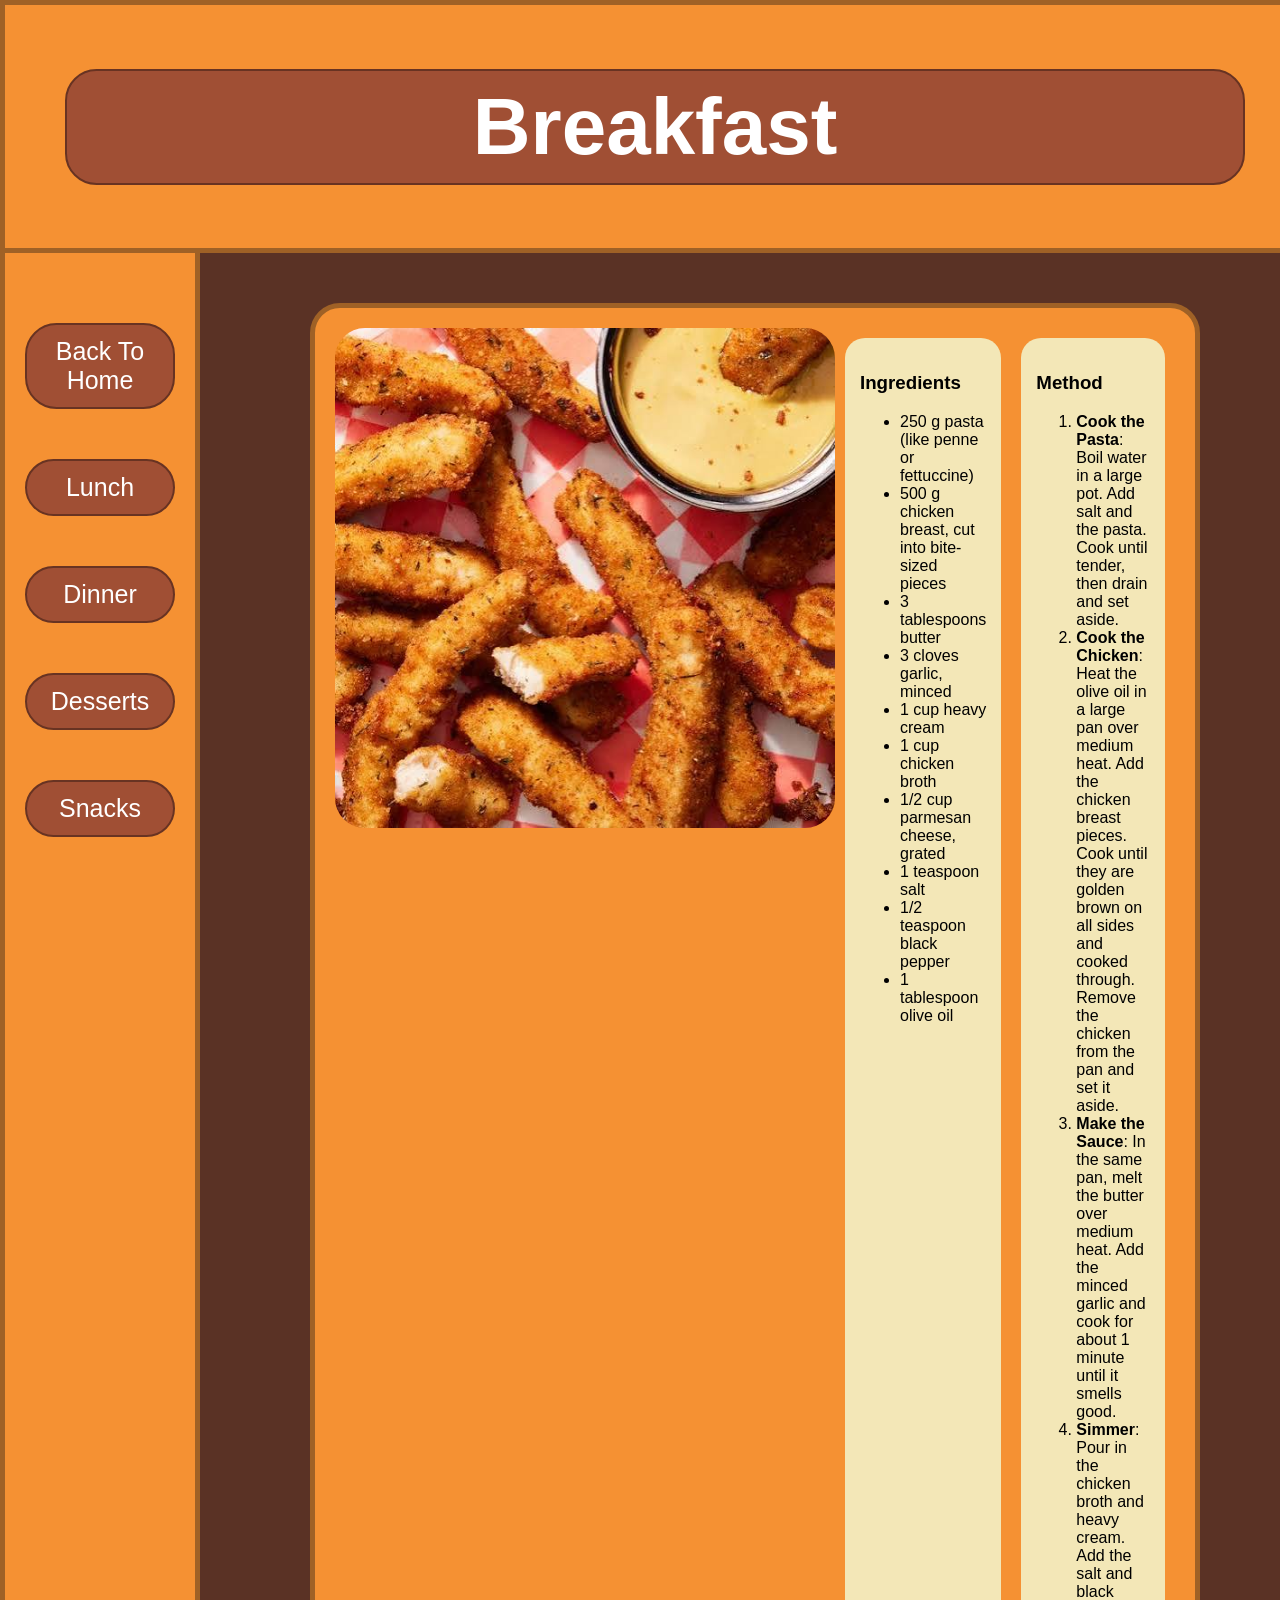
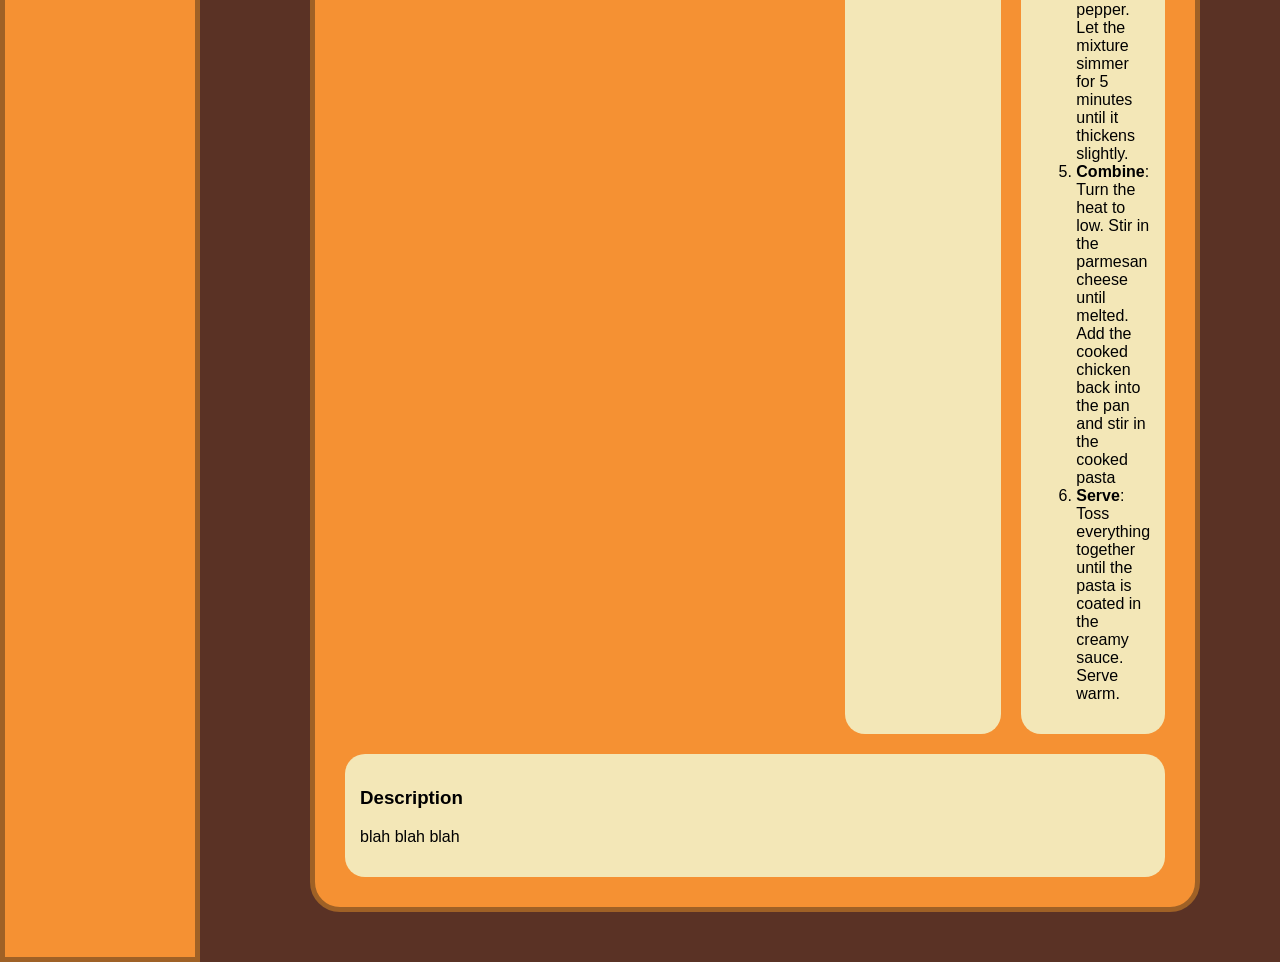
==== breakfast.html @ 6dc3802c "added breakfast page" ====
<!DOCTYPE html>

<html>
<head>
    <link rel="stylesheet" href="style.css">
    <title>Breakfast</title>
</head>
<body>
<!-- the hero panel  -->
<div class="header-box">
    <h1 class="main-title">Breakfast</h1>
</div>

<!-- Side bar  -->
<div class="sidenav">
    <a href="index.html">Back To Home</a>
    <a href="#">Lunch</a>
    <a href="#">Dinner</a>
    <a href="#"> Desserts</a>
    <a href="#">Snacks</a>
</div>

<!--main content backround-->
<div class="main">

    <!--recipe_box-->
    <div class="recipe-card"> 
        <div class="recipe-row">
            <!-- food image goes here-->
            <img src="food-placeholder.jpg" class="food_picture" alt="placeholder">
            <!-- ingredients part -->
            <div class="box-background">
                <h3>Ingredients</h3>
                <!-- list of ingredients-->
                <ul>
                    <li>250 g pasta (like penne or fettuccine)</li>
                    <li>500 g chicken breast, cut into bite-sized pieces</li>
                    <li>3 tablespoons butter</li>
                    <li>3 cloves garlic, minced</li>
                    <li>1 cup heavy cream</li>
                    <li>1 cup chicken broth</li>
                    <li>1/2 cup parmesan cheese, grated</li>
                    <li>1 teaspoon salt</li>
                    <li>1/2 teaspoon black pepper</li>
                    <li>1 tablespoon olive oil</li>
                </ul>
            </div>
            <!-- method part  -->
            <div class="box-background">
                <h3>Method</h3>
                <ol>
                    <li><strong>Cook the Pasta</strong>: Boil water in a large pot. 
                    Add salt and the pasta. Cook until tender, then drain and set aside.</li>

                    <li><strong>Cook the Chicken</strong>: Heat the olive oil in a large pan over medium heat. Add the chicken breast pieces. Cook until they are golden brown on all sides and cooked through. Remove the chicken from the pan and set it aside.</li>

                    <li><strong>Make the Sauce</strong>: In the same pan, melt the butter over medium heat. Add the minced garlic and cook for about 1 minute until it smells good.</li>

                    <li><strong>Simmer</strong>: Pour in the chicken broth and heavy cream. Add the salt and black pepper. Let the mixture simmer for 5 minutes until it thickens slightly.</li>
                    
                    <li><strong>Combine</strong>: Turn the heat to low. Stir in the parmesan cheese until melted. Add the cooked chicken back into the pan and stir in the cooked pasta</li>
                    
                    <li><strong>Serve</strong>: Toss everything together until the pasta is coated in the creamy sauce. Serve warm.</li>
                </ol>
            </div>
        </div>

        <!-- describtion part-->
        <div class="recipe-row">
            <div class="box-background">
                <h3>Description</h3>
                <p>blah blah blah</p>
            </div>
        </div>

    </div>
</div>


</body>
</html>
---- style.css ----
body{
    display: grid;
/* Column 1 (Sidebar) is 200px wide. Column 2 (Main) takes the rest of the space (1fr) */
    grid-template-columns: 200px 1fr;
    grid-template-rows: auto 1fr;
    margin: 0;
    font-family: sans-serif;
    min-height: 100vh;
    background-color: #5a3225;
}

/*title box*/
.header-box{ 
    grid-column: 1/3;
    background-color: #F59133;
    width: 100%;
    border: 5px solid #9F6126;
    padding: 10px;
    box-sizing: border-box;
}

/* Yummy food title */
.main-title {
    color: rgb(255, 255, 255);
    text-align: center;
    font-size: 80px;
    background-color: #A04F34;
    border-radius: 31.5px;
    border: 2px solid #683322;
    padding: 10px 50px;
    margin-left: 50px;
    margin-right: 50px;
}
/* The sidebar menu */

.sidenav{
    background-color: #F59133;
    overflow-x: hidden;
    padding: 20px;
    border-right: 5px solid #9F6126;
    border-left: 5px solid #9F6126;
    border-bottom: 5px solid #9F6126;
    box-sizing: border-box;
    grid-column: 1;
    grid-row: 2;
    
}
/* The navigation menu links */
.sidenav a {
    background-color: #A04F34;
    border-radius: 31.5px;
    border: 2px solid #683322;
    text-align: center;
    padding: 12px 20px;
    text-decoration: none;
    font-size: 25px;
    color: white;
    display: block;
    margin: 50px 0;
}

/* When you mouse over the navigation links, change their color */
.sidenav a:hover {
    color:#000000;
    background-color:  #F3E7B7;
    border: 2px solid #B5AD8C;
}

.sidenav a:focus {
    color:#000000;
    background-color:  #F3E7B7;
    border: 2px solid #B5AD8C;
}
/* Style page content */
.main{
    padding: 0px 10px;
    grid-column: 2;
    grid-row: 2;
}

.recipe-row{
    display: flex;
}

.recipe-card{
    background-color: #F59133;
    border: 5px solid #9F6126;
    border-radius: 30px;
    padding: 20px;
    box-sizing: border-box;
    margin: 50px 100px;
}

.box-background{
    background-color: #F3E7B7; 
    border-radius: 20px;
    padding: 15px;
    margin: 10px;
    flex: 1;   
}

.food_picture{
    height: 500px;
    width: 500px;
    border-radius: 30px;
}

/* On smaller screens, where height is less than 450px, change the style of the sidebar (less padding and a smaller font size) */
@media screen and (max-height: 450px) {
  .sidenav {padding-top: 15px;}
  .sidenav a {font-size: 18px;}
}
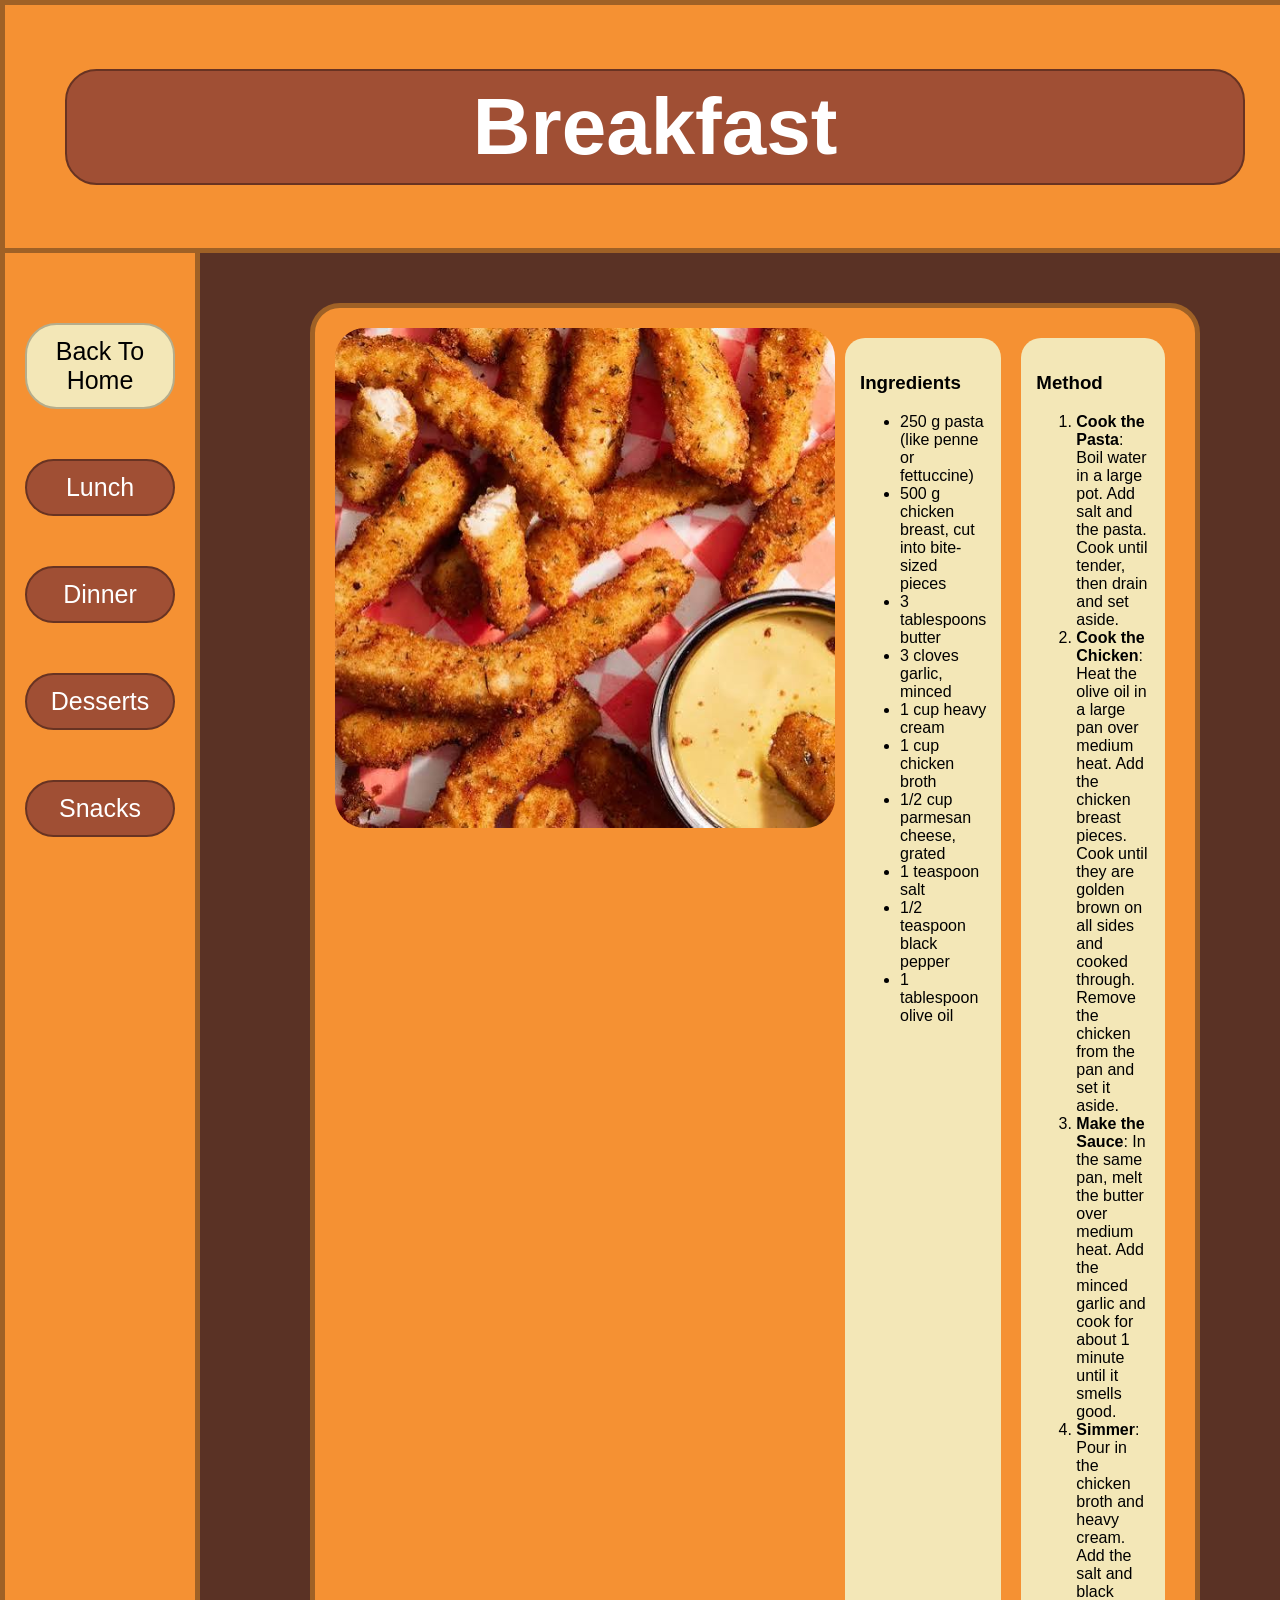
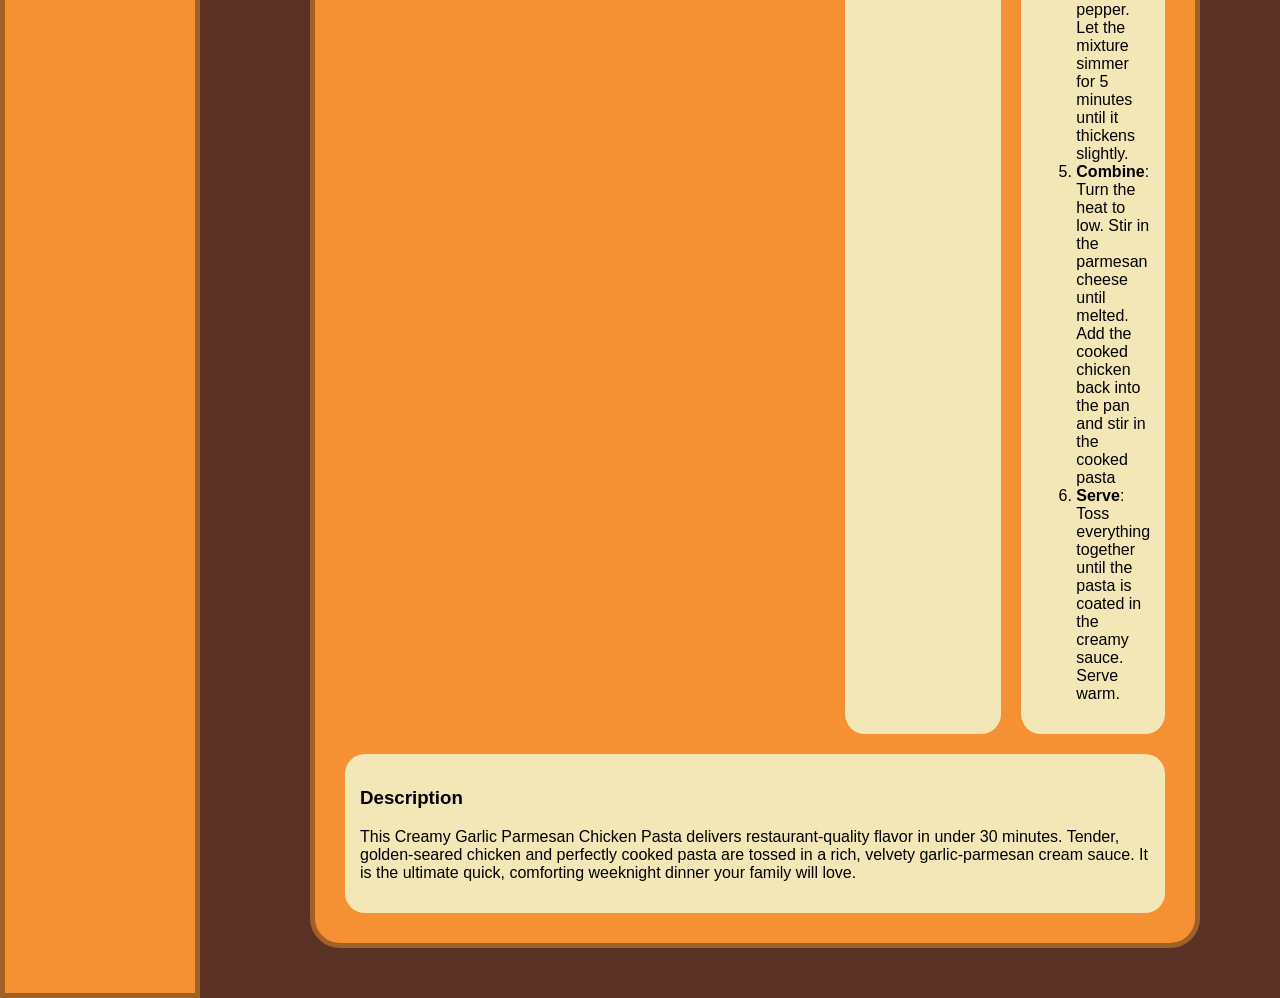
==== commit 6d0f21bd: "improved the breafast page" ====
--- a/breakfast.html
+++ b/breakfast.html
@@ -3,7 +3,7 @@
 <html>
 <head>
     <link rel="stylesheet" href="style.css">
-    <title>Breakfast</title>
+    <title>Sohail's Website</title>
 </head>
 <body>
 <!-- the hero panel  -->
@@ -13,11 +13,11 @@
 
 <!-- Side bar  -->
 <div class="sidenav">
-    <a href="index.html">Back To Home</a>
-    <a href="#">Lunch</a>
-    <a href="#">Dinner</a>
-    <a href="#"> Desserts</a>
-    <a href="#">Snacks</a>
+    <a href="index.html" class="active-button">Back To Home</a>
+    <a href="#" class="button">Lunch</a>
+    <a href="#" class="button">Dinner</a>
+    <a href="#" class="button"> Desserts</a>
+    <a href="#" class="button">Snacks</a>
 </div>
 
 <!--main content backround-->
@@ -69,7 +69,7 @@
         <div class="recipe-row">
             <div class="box-background">
                 <h3>Description</h3>
-                <p>blah blah blah</p>
+                <p>This Creamy Garlic Parmesan Chicken Pasta delivers restaurant-quality flavor in under 30 minutes. Tender, golden-seared chicken and perfectly cooked pasta are tossed in a rich, velvety garlic-parmesan cream sauce. It is the ultimate quick, comforting weeknight dinner your family will love.</p>
             </div>
         </div>
 
--- a/style.css
+++ b/style.css
@@ -46,9 +46,8 @@
     
 }
 /* The navigation menu links */
-.sidenav a {
+.button {
     background-color: #A04F34;
-    border-radius: 31.5px;
     border: 2px solid #683322;
     text-align: center;
     padding: 12px 20px;
@@ -57,20 +56,30 @@
     color: white;
     display: block;
     margin: 50px 0;
+    border-radius: 31.5px;
 }
 
 /* When you mouse over the navigation links, change their color */
-.sidenav a:hover {
+.button:hover {
     color:#000000;
     background-color:  #F3E7B7;
     border: 2px solid #B5AD8C;
 }
-
-.sidenav a:focus {
+/* while your in a page navigation links, change their color */
+.active-button {
     color:#000000;
     background-color:  #F3E7B7;
     border: 2px solid #B5AD8C;
+    text-align: center;
+    padding: 12px 20px;
+    text-decoration: none;
+    font-size: 25px;
+    color: rgb(0, 0, 0);
+    display: block;
+    margin: 50px 0;
+    border-radius: 31.5px;
 }
+
 /* Style page content */
 .main{
     padding: 0px 10px;
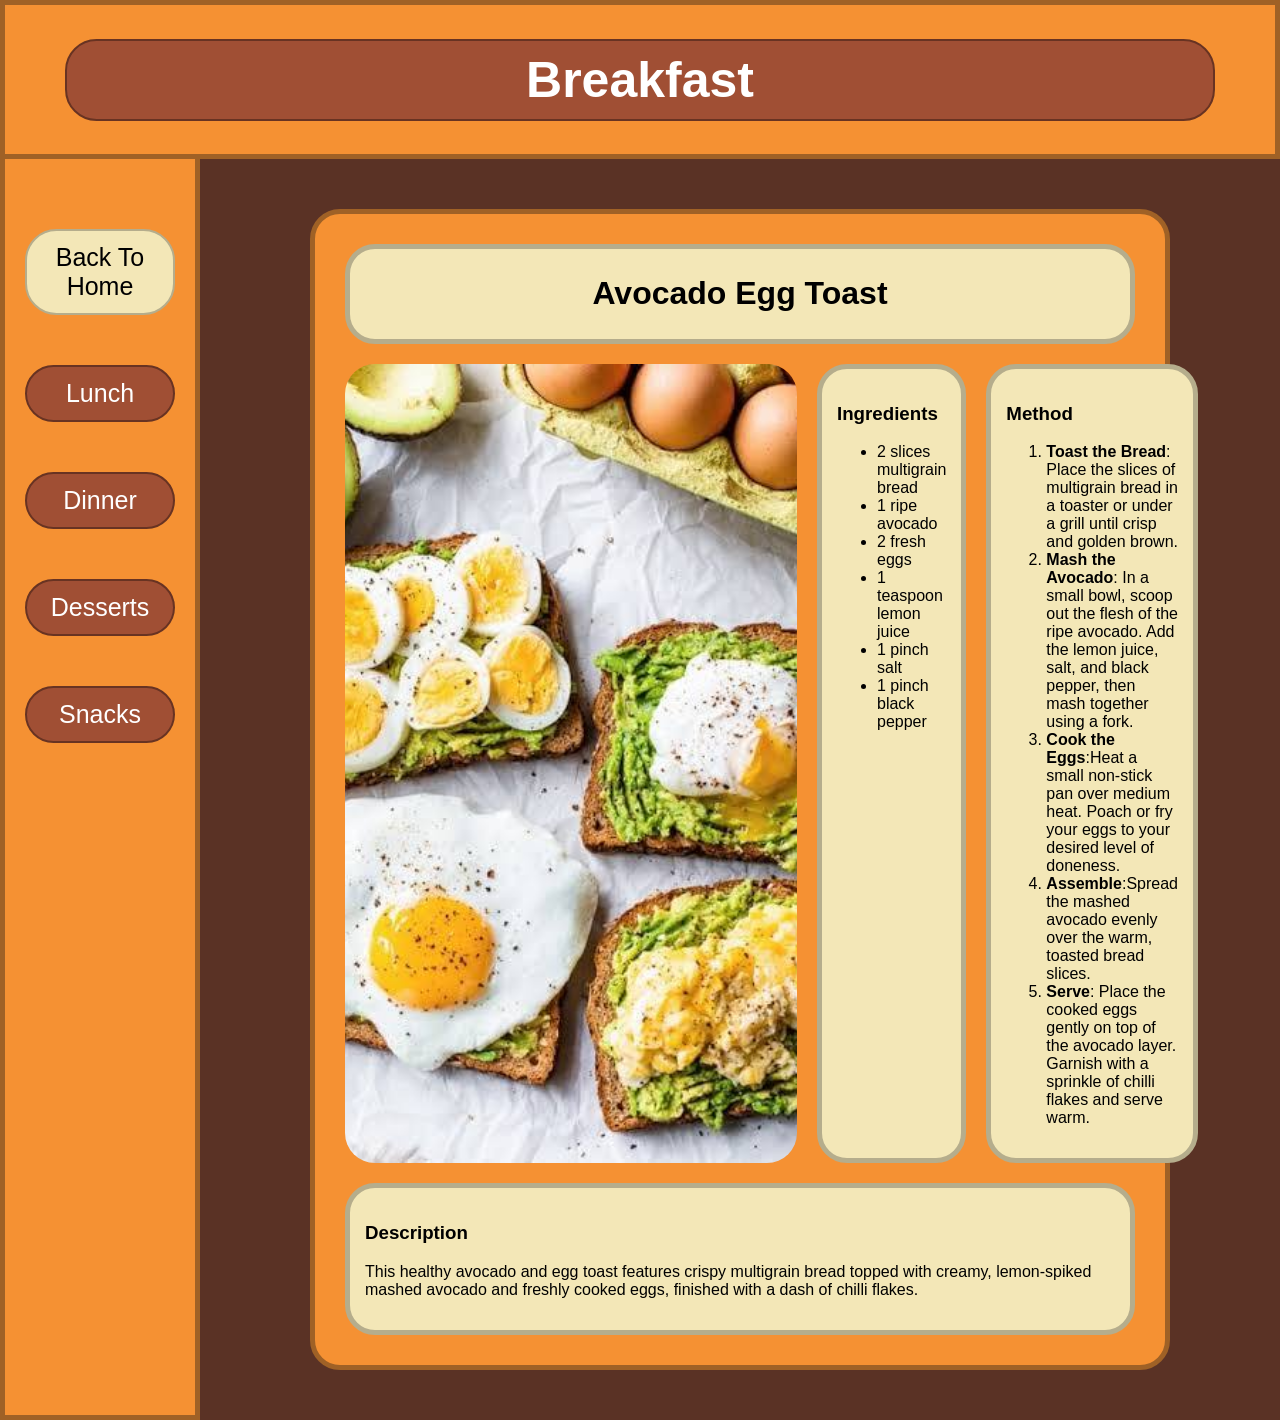
==== commit 7b9bf49f: "added the words  and all the pages and pictures" ====
--- a/breakfast.html
+++ b/breakfast.html
@@ -14,10 +14,10 @@
 <!-- Side bar  -->
 <div class="sidenav">
     <a href="index.html" class="active-button">Back To Home</a>
-    <a href="#" class="button">Lunch</a>
-    <a href="#" class="button">Dinner</a>
-    <a href="#" class="button"> Desserts</a>
-    <a href="#" class="button">Snacks</a>
+    <a href="lunch.html" class="button">Lunch</a>
+    <a href="dinner.html" class="button">Dinner</a>
+    <a href="dessert.html" class="button"> Desserts</a>
+    <a href="snacks.html" class="button">Snacks</a>
 </div>
 
 <!--main content backround-->
@@ -25,42 +25,42 @@
 
     <!--recipe_box-->
     <div class="recipe-card"> 
+        <!-- dish name-->
+        <div class="recipe-row">
+            <div class="title-box-background">
+                <h1>Avocado Egg Toast</h1>
+            </div>
+        </div>
         <div class="recipe-row">
             <!-- food image goes here-->
-            <img src="food-placeholder.jpg" class="food_picture" alt="placeholder">
+            <img src="breakfast1.jpg" class="food_picture" alt="breakfast">
             <!-- ingredients part -->
             <div class="box-background">
                 <h3>Ingredients</h3>
                 <!-- list of ingredients-->
                 <ul>
-                    <li>250 g pasta (like penne or fettuccine)</li>
-                    <li>500 g chicken breast, cut into bite-sized pieces</li>
-                    <li>3 tablespoons butter</li>
-                    <li>3 cloves garlic, minced</li>
-                    <li>1 cup heavy cream</li>
-                    <li>1 cup chicken broth</li>
-                    <li>1/2 cup parmesan cheese, grated</li>
-                    <li>1 teaspoon salt</li>
-                    <li>1/2 teaspoon black pepper</li>
-                    <li>1 tablespoon olive oil</li>
+                    <li>2 slices multigrain bread</li>
+                    <li>1 ripe avocado</li>
+                    <li>2 fresh eggs</li>
+                    <li>1 teaspoon lemon juice</li>
+                    <li>1 pinch salt</li>
+                    <li>1 pinch black pepper</li>
                 </ul>
             </div>
             <!-- method part  -->
             <div class="box-background">
                 <h3>Method</h3>
                 <ol>
-                    <li><strong>Cook the Pasta</strong>: Boil water in a large pot. 
-                    Add salt and the pasta. Cook until tender, then drain and set aside.</li>
+                    <li><strong>Toast the Bread</strong>: Place the slices of multigrain bread in a toaster or under a grill until crisp and golden brown.</li>
 
-                    <li><strong>Cook the Chicken</strong>: Heat the olive oil in a large pan over medium heat. Add the chicken breast pieces. Cook until they are golden brown on all sides and cooked through. Remove the chicken from the pan and set it aside.</li>
+                    <li><strong>Mash the Avocado</strong>: In a small bowl, scoop out the flesh of the ripe avocado. Add the lemon juice, salt, and black pepper, then mash together using a fork.</li>
 
-                    <li><strong>Make the Sauce</strong>: In the same pan, melt the butter over medium heat. Add the minced garlic and cook for about 1 minute until it smells good.</li>
+                    <li><strong>Cook the Eggs</strong>:Heat a small non-stick pan over medium heat. Poach or fry your eggs to your desired level of doneness.</li>
 
-                    <li><strong>Simmer</strong>: Pour in the chicken broth and heavy cream. Add the salt and black pepper. Let the mixture simmer for 5 minutes until it thickens slightly.</li>
+                    <li><strong>Assemble</strong>:Spread the mashed avocado evenly over the warm, toasted bread slices.</li>
                     
-                    <li><strong>Combine</strong>: Turn the heat to low. Stir in the parmesan cheese until melted. Add the cooked chicken back into the pan and stir in the cooked pasta</li>
-                    
-                    <li><strong>Serve</strong>: Toss everything together until the pasta is coated in the creamy sauce. Serve warm.</li>
+                    <li><strong>Serve</strong>: Place the cooked eggs gently on top of the avocado layer. Garnish with a sprinkle of chilli flakes and serve warm.</li>
+                
                 </ol>
             </div>
         </div>
@@ -69,7 +69,7 @@
         <div class="recipe-row">
             <div class="box-background">
                 <h3>Description</h3>
-                <p>This Creamy Garlic Parmesan Chicken Pasta delivers restaurant-quality flavor in under 30 minutes. Tender, golden-seared chicken and perfectly cooked pasta are tossed in a rich, velvety garlic-parmesan cream sauce. It is the ultimate quick, comforting weeknight dinner your family will love.</p>
+                <p>This healthy avocado and egg toast features crispy multigrain bread topped with creamy, lemon-spiked mashed avocado and freshly cooked eggs, finished with a dash of chilli flakes.</p>
             </div>
         </div>
 
--- a/style.css
+++ b/style.css
@@ -15,7 +15,7 @@
     background-color: #F59133;
     width: 100%;
     border: 5px solid #9F6126;
-    padding: 10px;
+    padding: 0 10px;
     box-sizing: border-box;
 }
 
@@ -23,7 +23,7 @@
 .main-title {
     color: rgb(255, 255, 255);
     text-align: center;
-    font-size: 80px;
+    font-size: 50px;
     background-color: #A04F34;
     border-radius: 31.5px;
     border: 2px solid #683322;
@@ -102,16 +102,33 @@
 
 .box-background{
     background-color: #F3E7B7; 
-    border-radius: 20px;
+    border: 5px solid #B5AD8C;
+    border-radius: 30px;
     padding: 15px;
     margin: 10px;
     flex: 1;   
 }
 
+.title-box-background{
+    text-align: center;
+    background-color: #F3E7B7; 
+    border: 5px solid #B5AD8C;
+    border-radius: 30px;
+    padding: 5px;
+    margin: 10px;
+    flex: 1; 
+}
+
 .food_picture{
-    height: 500px;
-    width: 500px;
+    height: auto;
+    width: 100%;
+    object-fit: cover;
     border-radius: 30px;
+    margin: 10px;
+    box-sizing: border-box;
+    flex: 1;
+    
+
 }
 
 /* On smaller screens, where height is less than 450px, change the style of the sidebar (less padding and a smaller font size) */
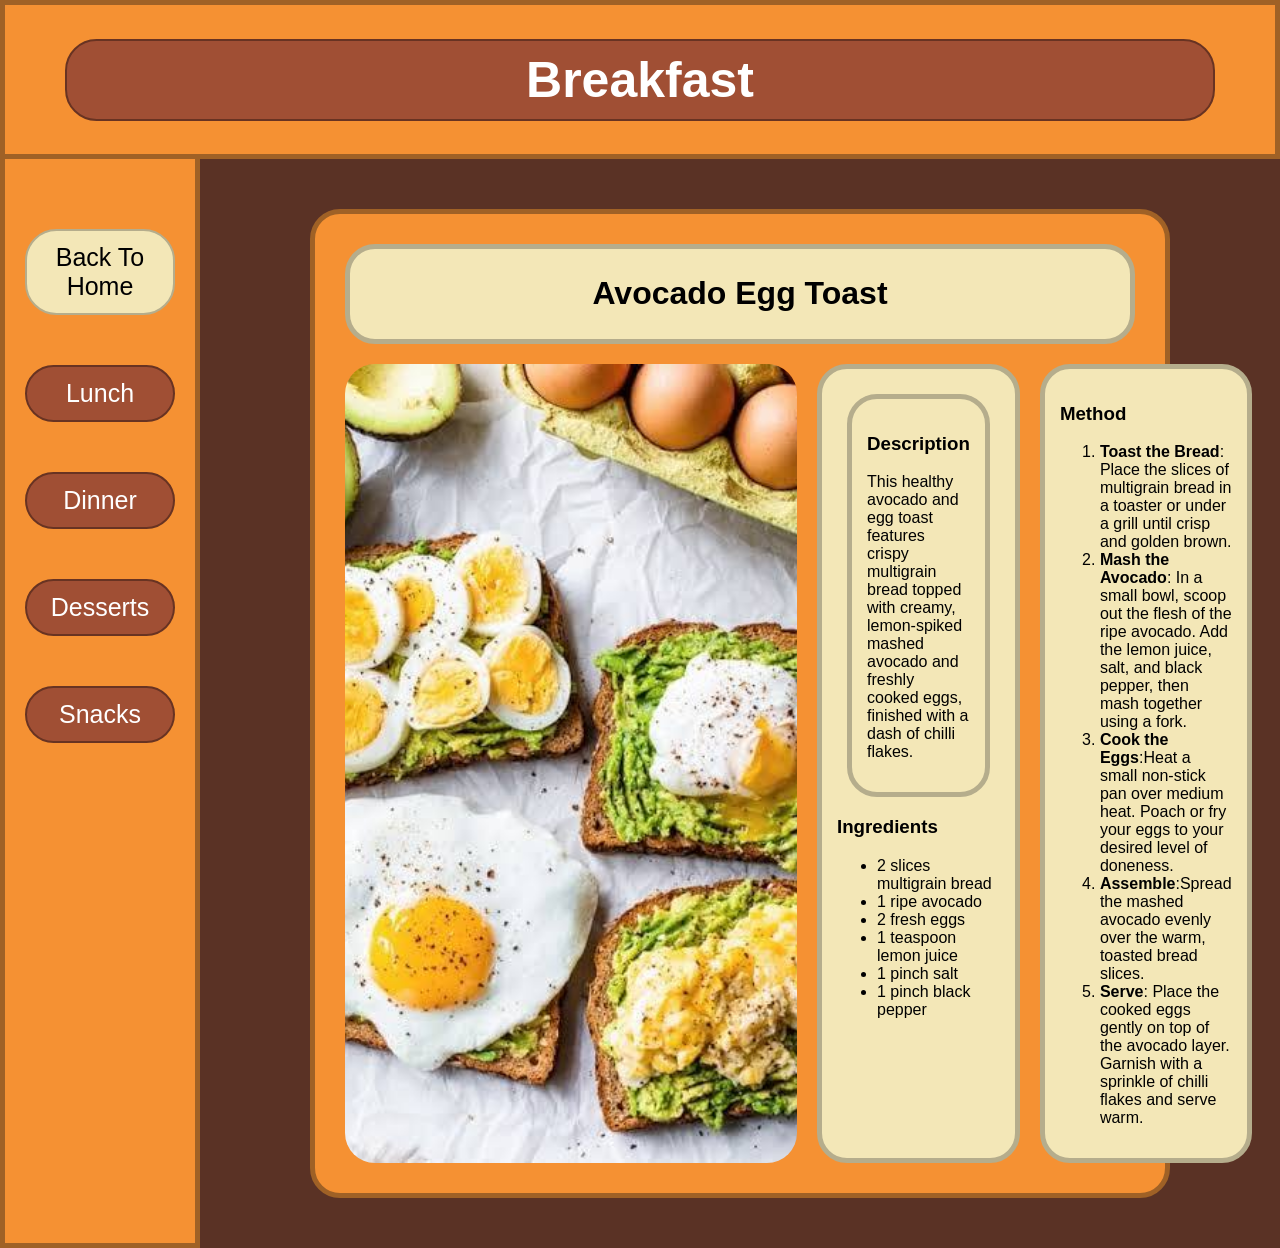
==== commit 47ee3349: "rearanged info box" ====
--- a/breakfast.html
+++ b/breakfast.html
@@ -31,11 +31,19 @@
                 <h1>Avocado Egg Toast</h1>
             </div>
         </div>
+        <!-- describtion part-->
+
         <div class="recipe-row">
             <!-- food image goes here-->
             <img src="breakfast1.jpg" class="food_picture" alt="breakfast">
-            <!-- ingredients part -->
+            <!-- info part -->
             <div class="box-background">
+
+            <!-- describtion part-->
+            <div class="box-background">
+                <h3>Description</h3>
+                <p>This healthy avocado and egg toast features crispy multigrain bread topped with creamy, lemon-spiked mashed avocado and freshly cooked eggs, finished with a dash of chilli flakes.</p>
+            </div>
                 <h3>Ingredients</h3>
                 <!-- list of ingredients-->
                 <ul>
@@ -65,13 +73,6 @@
             </div>
         </div>
 
-        <!-- describtion part-->
-        <div class="recipe-row">
-            <div class="box-background">
-                <h3>Description</h3>
-                <p>This healthy avocado and egg toast features crispy multigrain bread topped with creamy, lemon-spiked mashed avocado and freshly cooked eggs, finished with a dash of chilli flakes.</p>
-            </div>
-        </div>
 
     </div>
 </div>
--- a/style.css
+++ b/style.css
@@ -1,3 +1,4 @@
+/*formatting*/
 body{
     display: grid;
 /* Column 1 (Sidebar) is 200px wide. Column 2 (Main) takes the rest of the space (1fr) */
@@ -87,8 +88,10 @@
     grid-row: 2;
 }
 
+
 .recipe-row{
     display: flex;
+
 }
 
 .recipe-card{
@@ -118,7 +121,7 @@
     margin: 10px;
     flex: 1; 
 }
-
+/*Style for all food pics*/
 .food_picture{
     height: auto;
     width: 100%;
@@ -131,8 +134,3 @@
 
 }
 
-/* On smaller screens, where height is less than 450px, change the style of the sidebar (less padding and a smaller font size) */
-@media screen and (max-height: 450px) {
-  .sidenav {padding-top: 15px;}
-  .sidenav a {font-size: 18px;}
-}
